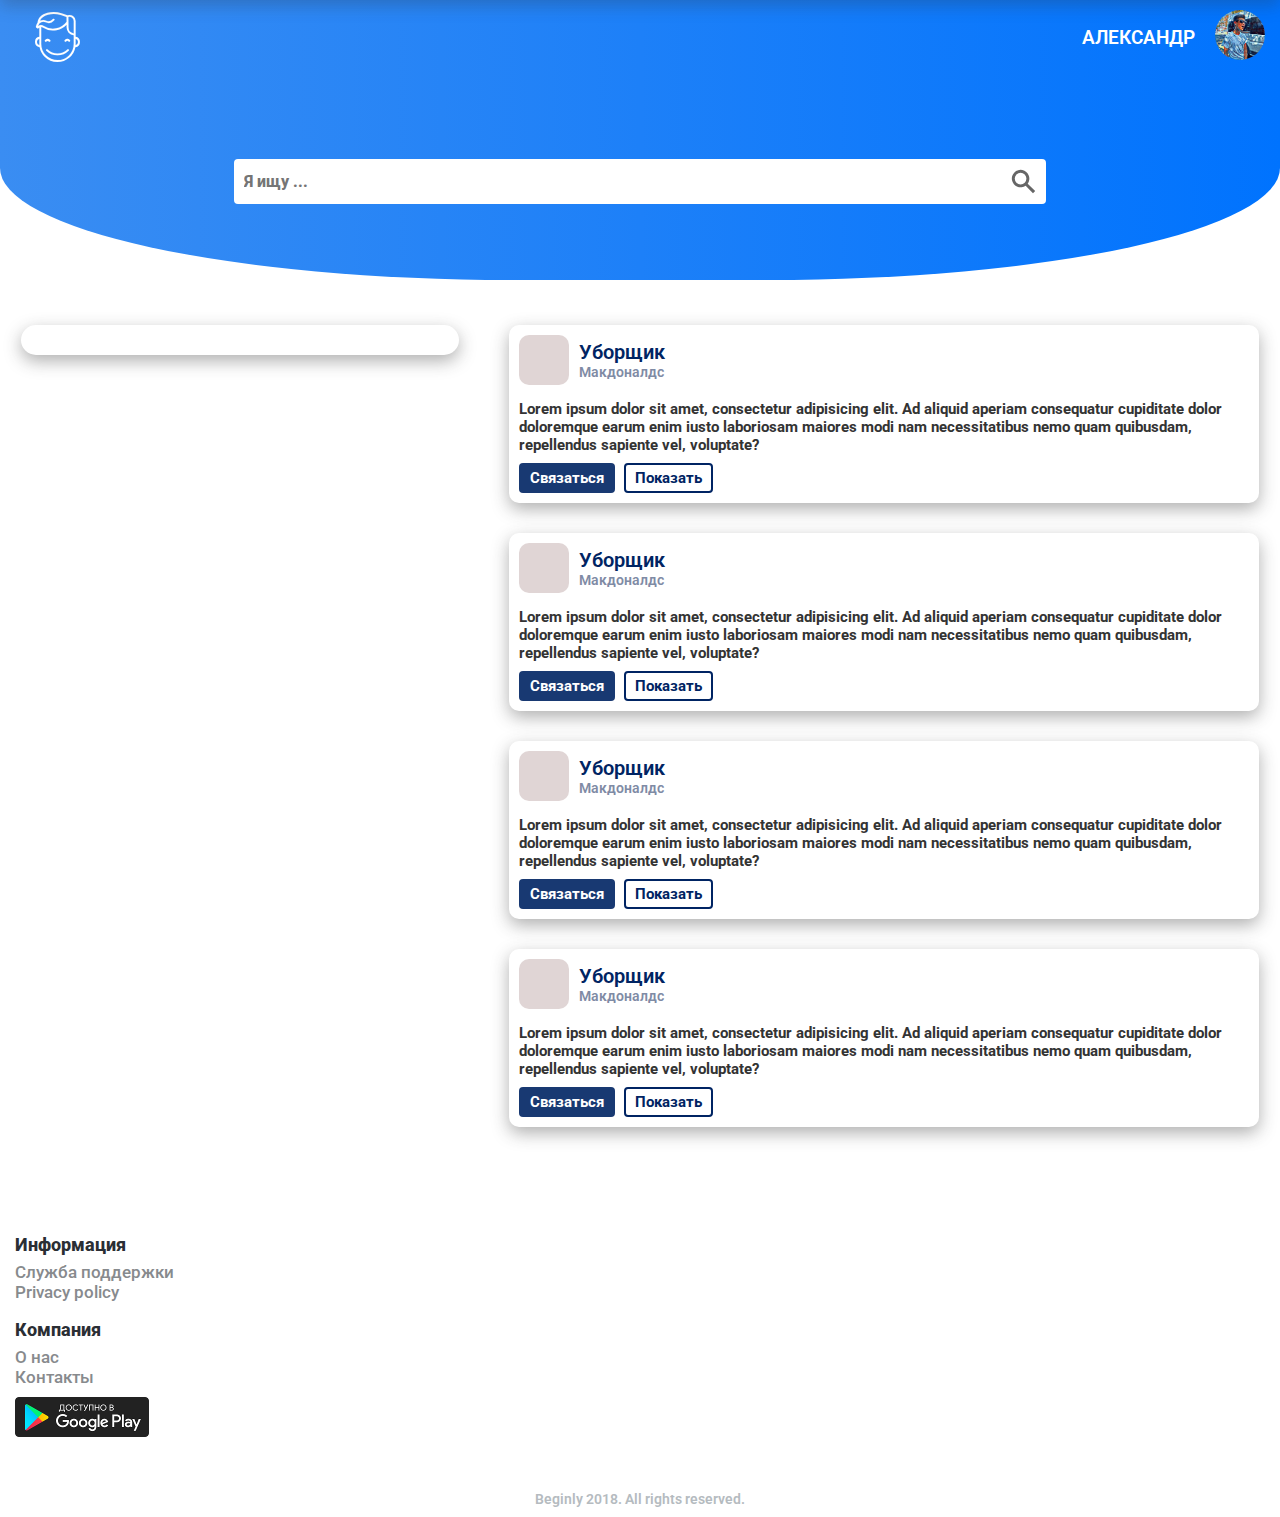
==== account/index.html @ 9f257ef4 "update" ====
<!doctype html>
<html lang="ru">
<head>
    <meta charset="UTF-8">
    <meta name="viewport" content="width=device-width, user-scalable=no, initial-scale=1.0, maximum-scale=1.0, minimum-scale=1.0">
    <meta http-equiv="X-UA-Compatible" content="ie=edge">
    <title></title>
    <!-- fonts -->
    <link href="https://fonts.googleapis.com/css?family=Roboto:100,100i,300,300i,400,400i,500,500i,700,700i,900,900i" rel="stylesheet">
    <!-- styles -->
    <link rel="stylesheet" href="../assets/styles/style.css">
    <link rel="stylesheet" href="../assets/styles/container.css">
    <link rel="stylesheet" href="css/header.css">
    <link rel="stylesheet" href="css/section-search.css">
    <link rel="stylesheet" href="css/section-vacancy.css">
    <link rel="stylesheet" href="../assets/styles/footer.css">
</head>
<body style="height: 1000px;">
    <!-- start code -->
    <div class="semicircle">

        <!-- header -->
        <header class="header">
            <div class="container">
                <div class="flex-header">
                    <a href="../" class="logo"><img src="../assets/img/white.svg" class="logo"></a>
                    <h2 class="name-user">Александр</h2>
                    <a href=""><img src="../assets/img/2jJgQP2XQpY.jpg" class="photo-user"></a>
                </div>
            </div>
        </header>
        
        <!-- section-search -->
        <section class="section-search">
            <div class="container">
                <div class="flex-section-search">
                    <div class="flex flex-center">
                        <div class="input-form">
                            <input type="text" placeholder="Я ищу ...">
                            <img src="../assets/img/search.svg" alt="">
                        </div>
                        <img src="../assets/img/params.svg" class="search-params">
                    </div>
                </div>
            </div>
        </section>
    </div>

    <!-- section-vacancy -->

    <section class="section-vacancy">
        <div class="container">
            <div class="flex-section-vacancy">
                <div class="params-block">
                </div>
                <div class="vacancies">
                    <div class="vacancy">
                        <div class="vacancy-mini-info">
                            <div class="logo-company"></div>
                            <div class="v-headline">
                                <h2 class="name-vacancy">Уборщик</h2>
                                <h3 class="name-company">Макдоналдс</h3>
                            </div>
                        </div>
                        <p class="vacancy-title">Lorem ipsum dolor sit amet, consectetur adipisicing elit. Ad aliquid aperiam consequatur cupiditate dolor doloremque earum enim iusto laboriosam maiores modi nam necessitatibus nemo quam quibusdam, repellendus sapiente vel, voluptate?</p>
                        <div class="vacancy-btn">
                            <a href="" class="vacancy-call">Связаться</a>
                            <a href="" class="vacancy-more">Показать</a>
                        </div>
                    </div>

                    <div class="vacancy">
                        <div class="vacancy-mini-info">
                            <div class="logo-company"></div>
                            <div class="v-headline">
                                <h2 class="name-vacancy">Уборщик</h2>
                                <h3 class="name-company">Макдоналдс</h3>
                            </div>
                        </div>
                        <p class="vacancy-title">Lorem ipsum dolor sit amet, consectetur adipisicing elit. Ad aliquid aperiam consequatur cupiditate dolor doloremque earum enim iusto laboriosam maiores modi nam necessitatibus nemo quam quibusdam, repellendus sapiente vel, voluptate?</p>
                        <div class="vacancy-btn">
                            <a href="" class="vacancy-call">Связаться</a>
                            <a href="" class="vacancy-more">Показать</a>
                        </div>
                    </div>

                    <div class="vacancy">
                        <div class="vacancy-mini-info">
                            <div class="logo-company"></div>
                            <div class="v-headline">
                                <h2 class="name-vacancy">Уборщик</h2>
                                <h3 class="name-company">Макдоналдс</h3>
                            </div>
                        </div>
                        <p class="vacancy-title">Lorem ipsum dolor sit amet, consectetur adipisicing elit. Ad aliquid aperiam consequatur cupiditate dolor doloremque earum enim iusto laboriosam maiores modi nam necessitatibus nemo quam quibusdam, repellendus sapiente vel, voluptate?</p>
                        <div class="vacancy-btn">
                            <a href="" class="vacancy-call">Связаться</a>
                            <a href="" class="vacancy-more">Показать</a>
                        </div>
                    </div>

                    <div class="vacancy">
                        <div class="vacancy-mini-info">
                            <div class="logo-company"></div>
                            <div class="v-headline">
                                <h2 class="name-vacancy">Уборщик</h2>
                                <h3 class="name-company">Макдоналдс</h3>
                            </div>
                        </div>
                        <p class="vacancy-title">Lorem ipsum dolor sit amet, consectetur adipisicing elit. Ad aliquid aperiam consequatur cupiditate dolor doloremque earum enim iusto laboriosam maiores modi nam necessitatibus nemo quam quibusdam, repellendus sapiente vel, voluptate?</p>
                        <div class="vacancy-btn">
                            <a href="" class="vacancy-call">Связаться</a>
                            <a href="" class="vacancy-more">Показать</a>
                        </div>
                    </div>
                </div>
            </div>
        </div>
    </section>

    <!-- footer -->
    <footer class="footer">
        <div class="container">
            <div class="flex-footer">
                <div class="block-center">
                    <h4 class="footer-headline">Информация</h4>
                    <ul class="footer-nav">
                        <li><a href="">Служба поддержки</a></li>
                        <li><a href="">Privacy policy</a></li>
                    </ul>
                </div>

                <div class="block-center">
                    <h4 class="footer-headline">Компания</h4>
                    <ul class="footer-nav">
                        <li><a href="">О нас</a></li>
                        <li><a href="">Контакты</a></li>
                    </ul>
                </div>
                <div class="block-center">
                    <ul class="footer-nav">
                        <li style="margin: 10px 0;"><a href=""><img src="../assets/img/googleplay.png" alt=""></a></li>
                    </ul>
                </div>
            </div>
            <div class="footer-text">
                <p>Beginly 2018. All rights reserved.</p>
            </div>
        </div>
    </footer>
    <!-- end code -->
    <!-- scripts -->
    <script src="../assets/scripts/lib/jquery-3.3.1.min.js"></script>
    <script src="../assets/scripts/lib/headhesive.min.js"></script>
    <script type="text/javascript">
        let options = {
            offset: 200
        }
        let header = new Headhesive('.header', options);
    </script>
</body>
</html>
---- assets/styles/style.css ----
body,
h1,
h2,
h3,
h4,
h5,
h6,
ul,
li,
p {
	margin: 0;
	padding: 0;
	-webkit-user-select: none;
}

* {
	box-sizing: border-box;
}

a {
	text-decoration: none;
}

ul {
	list-style-type: none;
}

.block-center {
	margin: 0 auto;
}

button, input {
	outline: none;
	border: none;
}

.flex {
	display: flex;
	width: 100%;
}

.flex-center {
	justify-content: center;
	align-items: center;
}

.flex-start {
	justify-content: flex-start;
	align-items: flex-start;
}

.flex-end {
	justify-content: flex-end;
	align-items: flex-end;
}

.row {
	flex-direction: row;
}

.row-reverse {
	flex-direction: row-reverse;
}

.column {
	flex-direction: column;
}

.column-reverse {
	flex-direction: column-reverse;
}

.wrap {
	flex-wrap: wrap;
}

.wrap-reverse {
	flex-wrap: wrap-reverse;
}
---- assets/styles/container.css ----
@media screen and (min-width: 320px) {
	.container {
		padding: 0 15px;
	}
}
---- account/css/header.css ----
@media screen and (min-width: 320px) {
	.header {
		padding: 10px 0 5px;
	}

	.headhesive {
		position: fixed;
		top: 0;
		right: 0;
		left: 0;
		padding: 10px 0;
		height: 50px;
		transform: translateY(-100%);
		transition: .1s ease-out;
		z-index: 5;
		background: linear-gradient(to left, #0073fe, #3a8df2);
		box-shadow: 0px 6px 15px 0px rgba(50, 50, 50, 0.26);
	}

	.headhesive .logo {
		height: 30px;
	}

	.headhesive .photo-user {
		width: 30px;
		height: 30px;
	}

	.headhesive .flex-header a {
		font-size: 13px;
	}

	.headhesive--stick {
		transform: translateY(0);
	}

	.flex-header {
		display: flex;
		justify-content: center;
		align-items: center;
	}

	.logo {
		height: 40px;
		margin-right: auto;
	}

	.name-user {
		display: none;
	}

	.photo-user {
		width: 40px;
		height: 40px;
		border-radius: 50%;
	}

	.flex-header a {
		outline: none;
		font-family: 'Roboto', sans-serif;
		font-size: 14px;
		font-weight: 600;
		text-transform: uppercase;
		margin-left: 10px;
		border-radius: 25px;
		background: none;
		color: #ffffff;
	}

	.semicircle {
		width: 100%;
		height: 220px;
		background: linear-gradient(to left, #0073fe, #3a8df2);
		border-radius: 0 0 35px 35px;
	}
}


@media screen and (min-width: 768px) {
	.logo {
		height: 50px;
	}

	.name-user {
		display: block;
		outline: none;
		font-family: 'Roboto', sans-serif;
		font-size: 19px;
		font-weight: 600;
		text-transform: uppercase;
		margin-left: 10px;
		border-radius: 25px;
		background: none;
		color: #ffffff;
	}

	.photo-user {
		width: 50px;
		height: 50px;
	}

	.flex-header a {
		font-size: 15px;
		margin-left: 20px;
	}

	.headhesive {
		height: 60px;
	}

	.headhesive .logo {
		height: 40px;
	}

	.headhesive .photo-user {
		width: 40px;
		height: 40px;
	}

	.headhesive .flex-header a {
		font-size: 14px;
	}

	.semicircle {
		height: 280px;
		border-radius:0 0 40% 40%;
	}


}
---- account/css/section-search.css ----
@media screen and (min-width: 320px){
    .flex-section-search {
        display: flex;
        justify-content: center;
        flex-direction: column;
        align-items: center;
        height: 105px;
    }

    .input-form {
        position: relative;
        width: 85%;
        margin: 0 auto;
    }

    .section-s-headline {
        display: none;
    }

    .input-form input {
        font-family: 'Roboto', sans-serif;
        font-weight: 800;
        font-size: 13px;
        padding: 5px 32.5px 5px 10px;
        width: 100%;
        height: 35px;
        border: none;
        border-radius: 4px;
    }

    .input-form img {
        position: absolute;
        top: 5px;
        right: 5px;
        height: 25px;
    }

    .search-params {
        height: 17px;
    }

}

@media screen and (min-width: 768px){
    .search-params {
        display: none;
    }

    .flex-section-search {
        height: 200px;
    }

    .input-form {
        width: 65%;
        margin: 25px 0 auto;
    }

    .input-form input {
        height: 45px;
        font-size: 16px;
    }

    .input-form img {
        height: 35px;
    }

    .section-s-headline {
        display: block;
        font-family: 'Roboto', sans-serif;
        font-weight: 800;
        font-size: 33px;
        color: #fff;
    }
}
---- account/css/section-vacancy.css ----
@media screen and (min-width: 320px){
    .section-vacancy {
        transform: translateY(-55px);
    }

    .params-block {
        display: none;
    }

    .vacancies {
        display: flex;
        justify-content: center;
        align-items: center;
        flex-direction: column;
    }

    .vacancy {
        width: 100%;
        min-height: 100px;
        border-radius: 10px;
        box-shadow: 0px 6px 17px 0px rgba(50, 50, 50, 0.39);
        background: #ffffff;
        padding: 10px;
        margin: 15px 0;
    }

    .vacancy-mini-info {
        display: flex;
        justify-content: flex-start;
        align-items: center;
        flex-direction: row;
    }

    /* logo company */

    .logo-company {
        width: 50px;
        height: 50px;
        background: #e0d5d5;
        border-radius: 10px;
        margin-right: 10px;
    }

    /* vacancy headline */
    .vacancy-mini-info {
        margin-bottom: 15px;
    }

    .name-vacancy {
        font-family: 'Roboto', sans-serif;
        font-size: 20px;
        font-weight: 600;
        color: #002463;
    }

    .name-company {
        font-family: 'Roboto', sans-serif;
        font-size: 14px;
        font-weight: 600;
        color: #7f8ba5;
    }

    /* info text */
    .vacancy-title {
        font-family: 'Roboto', sans-serif;
        font-size: 15px;
        font-weight: 700;
        color: #333;
        margin-bottom: 15px;
    }

    /* vacancy buttons */
    .vacancy-btn {
        margin-bottom: 6px;
    }

    .vacancy-btn a {
        font-family: 'Roboto', sans-serif;
        font-size: 15px;
        font-weight: 700;
        border-radius: 4px;
        margin-right: 5px;
    }

    .vacancy-call {
        color: #ffffff;
        background: #002463;
        padding: 6px 11px;
        opacity: .9;
    }

    .vacancy-more {
        border: 2px solid #002463;
        padding: 4px 9px;
        color: #002463;
    }
}

@media screen and (min-width: 768px){
    .section-vacancy {
        transform: translateY(0);
        padding: 30px 0;
    }

    .flex-section-vacancy {
        display: flex;
        justify-content: center;
        align-items: flex-start;
        flex-direction: row;
    }

    .params-block {
        display: flex;
        flex-direction: column;
        width: 35%;
        margin: 15px 50px 0 0;
        min-height: 100%;
        box-shadow: 0px 6px 17px 0px rgba(50, 50, 50, 0.39);
        border-radius: 15px;
        padding: 15px;
        background: #ffffff;
    }

    .vacancies {
        width: 60%;
    }
}
---- assets/styles/footer.css ----
@media screen and (min-width: 320px) {
	.footer {
		padding: 45px 0 0;
	}

	.footer-headline {
		font-family: 'Roboto', sans-serif;
		font-size: 18px;
		font-weight: 800;
		margin: 17px 0 7px;
		color: #2a2e34;
	}

	.footer-nav {
		font-family: 'Roboto', sans-serif;
		font-size: 17px;
	}

	.footer-nav a {
		font-weight: 500;
		color: #878a8d;
	}

	.footer-text {
		font-family: 'Roboto', sans-serif;
		text-align: center;
		padding: 40px 0 10px;
	}

	.footer-text p {
		font-size: 14px;
		font-weight: 600;
		color: #b5bbc0;
	}

}
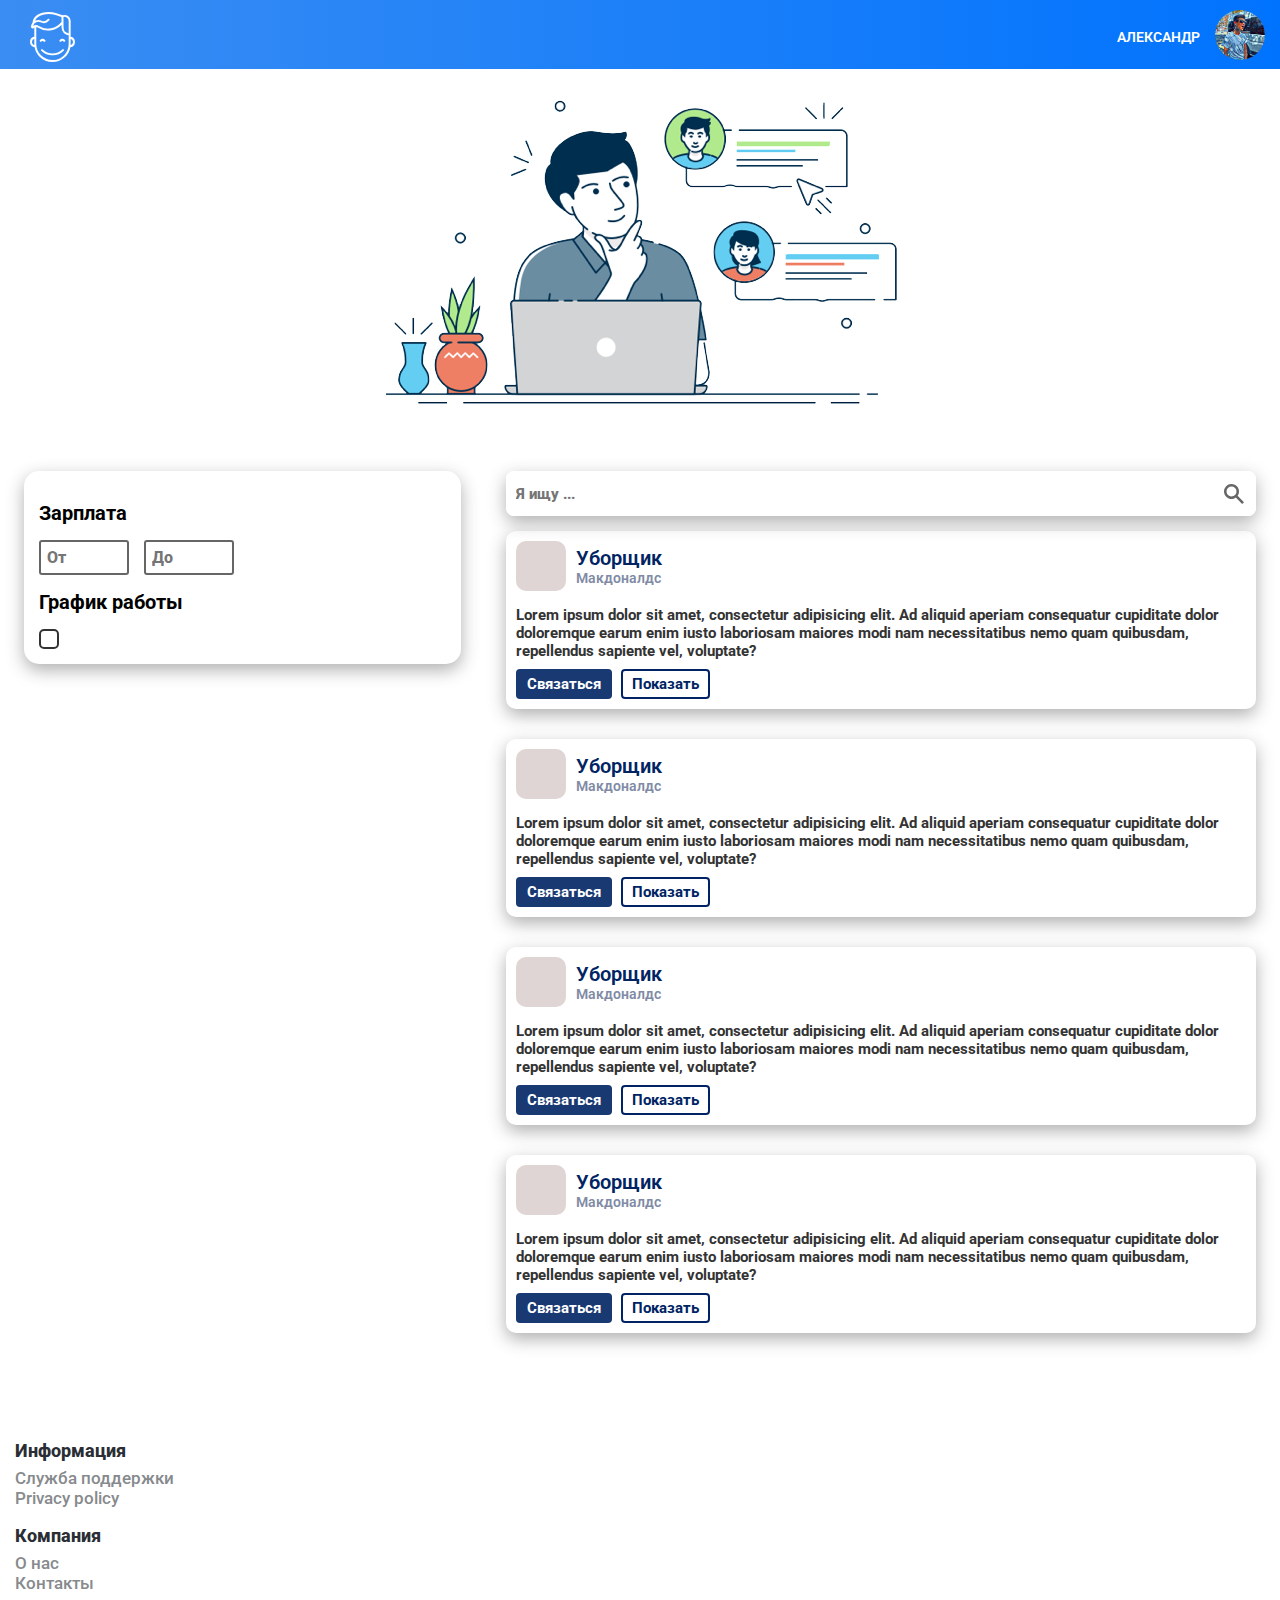
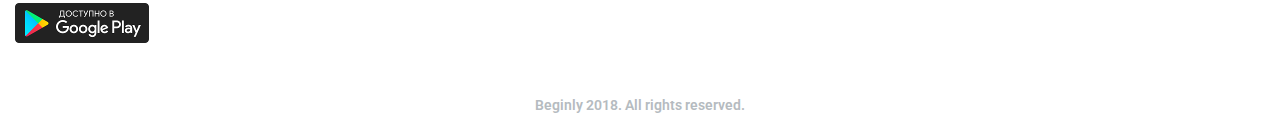
==== commit 740301cc: "update" ====
--- a/account/index.html
+++ b/account/index.html
@@ -4,7 +4,7 @@
     <meta charset="UTF-8">
     <meta name="viewport" content="width=device-width, user-scalable=no, initial-scale=1.0, maximum-scale=1.0, minimum-scale=1.0">
     <meta http-equiv="X-UA-Compatible" content="ie=edge">
-    <title></title>
+    <title>Бегинли | Алекасандр Садов</title>
     <!-- fonts -->
     <link href="https://fonts.googleapis.com/css?family=Roboto:100,100i,300,300i,400,400i,500,500i,700,700i,900,900i" rel="stylesheet">
     <!-- styles -->
@@ -15,7 +15,7 @@
     <link rel="stylesheet" href="css/section-vacancy.css">
     <link rel="stylesheet" href="../assets/styles/footer.css">
 </head>
-<body style="height: 1000px;">
+<body>
     <!-- start code -->
     <div class="semicircle">
 
@@ -35,6 +35,7 @@
             <div class="container">
                 <div class="flex-section-search">
                     <div class="flex flex-center">
+                        <img src="../assets/img/main.png" alt="" class="main-poster-search">
                         <div class="input-form">
                             <input type="text" placeholder="Я ищу ...">
                             <img src="../assets/img/search.svg" alt="">
@@ -52,8 +53,38 @@
         <div class="container">
             <div class="flex-section-vacancy">
                 <div class="params-block">
+                    <div class="param-price-block">
+                        <h3 class="params-section-name">Зарплата</h3>
+                        <div class="block-row">
+                            <div class="price-input">
+                                <input type="text" placeholder="От">
+                            </div>
+                            <div class="price-input">
+                                <input type="text" placeholder="До">
+                            </div>
+                        </div>
+                    </div>
+
+                    <div class="param-schedule-block">
+                        <h3 class="params-section-name">График работы</h3>
+                        <div class="block-column">
+                            <div class="schedule-block">
+                                <label class="checkbox">
+                                    <input type="checkbox" class="checkbox-input">
+                                    <span class="checkedbox"></span>
+                                </label>
+                                <p></p>
+                            </div>
+                        </div>
+                    </div>
                 </div>
                 <div class="vacancies">
+
+                    <div class="input-form-vacancy">
+                        <input type="text" placeholder="Я ищу ...">
+                        <img src="../assets/img/search.svg" alt="">
+                    </div>
+
                     <div class="vacancy">
                         <div class="vacancy-mini-info">
                             <div class="logo-company"></div>
--- a/assets/styles/style.css
+++ b/assets/styles/style.css
@@ -30,8 +30,6 @@
 }
 
 button, input {
-	outline: none;
-	border: none;
 }
 
 .flex {
--- a/account/css/header.css
+++ b/account/css/header.css
@@ -10,7 +10,7 @@
 		left: 0;
 		padding: 10px 0;
 		height: 50px;
-		transform: translateY(-100%);
+		transform: translateY(-150%);
 		transition: .1s ease-out;
 		z-index: 5;
 		background: linear-gradient(to left, #0073fe, #3a8df2);
@@ -77,6 +77,10 @@
 
 
 @media screen and (min-width: 768px) {
+	.header {
+		background: linear-gradient(to left, #0073fe, #3a8df2);
+	}
+
 	.logo {
 		height: 50px;
 	}
@@ -85,7 +89,7 @@
 		display: block;
 		outline: none;
 		font-family: 'Roboto', sans-serif;
-		font-size: 19px;
+		font-size: 14px;
 		font-weight: 600;
 		text-transform: uppercase;
 		margin-left: 10px;
@@ -101,7 +105,7 @@
 
 	.flex-header a {
 		font-size: 15px;
-		margin-left: 20px;
+		margin-left: 15px;
 	}
 
 	.headhesive {
@@ -122,9 +126,8 @@
 	}
 
 	.semicircle {
-		height: 280px;
-		border-radius:0 0 40% 40%;
+		background: none;
+		height: auto;
 	}
 
-
 }--- a/account/css/section-search.css
+++ b/account/css/section-search.css
@@ -11,6 +11,10 @@
         position: relative;
         width: 85%;
         margin: 0 auto;
+    }
+
+    .main-poster-search {
+        display: none;
     }
 
     .section-s-headline {
@@ -42,26 +46,25 @@
 }
 
 @media screen and (min-width: 768px){
+    .section-search {
+        height: auto;
+        padding: 20px 0;
+    }
+
     .search-params {
         display: none;
     }
 
+    .main-poster-search {
+        display: block;
+    }
+
     .flex-section-search {
-        height: 200px;
+        height: 100%;
     }
 
     .input-form {
-        width: 65%;
-        margin: 25px 0 auto;
-    }
-
-    .input-form input {
-        height: 45px;
-        font-size: 16px;
-    }
-
-    .input-form img {
-        height: 35px;
+        display: none;
     }
 
     .section-s-headline {
--- a/account/css/section-vacancy.css
+++ b/account/css/section-vacancy.css
@@ -30,6 +30,9 @@
         align-items: center;
         flex-direction: row;
     }
+    .input-form-vacancy {
+        display: none;
+    }
 
     /* logo company */
 
@@ -109,11 +112,13 @@
         flex-direction: row;
     }
 
+    /* params */
+
     .params-block {
         display: flex;
         flex-direction: column;
         width: 35%;
-        margin: 15px 50px 0 0;
+        margin-right: 45px;
         min-height: 100%;
         box-shadow: 0px 6px 17px 0px rgba(50, 50, 50, 0.39);
         border-radius: 15px;
@@ -121,7 +126,106 @@
         background: #ffffff;
     }
 
+    .params-section-name {
+        font-family: 'Roboto', sans-serif;
+        font-size: 20px;
+        font-weight: 700;
+        margin: 15px 0;
+    }
+
+    .param-price-block {
+        display: flex;
+        flex-direction: column;
+    }
+
+    .block-row {
+        display: flex;
+        flex-direction: row;
+    }
+
+    .price-input {
+        display: flex;
+        flex-direction: row;
+    }
+
+    .price-input input {
+        font-family: 'Roboto', sans-serif;
+        font-weight: 800;
+        font-size: 16px;
+        padding: 6px;
+        width: 90px;
+        border: 2px solid #666;
+        border-radius: 3px;
+        margin-right: 15px;
+    }
+
+    .price-input input:focus {
+        border-color: #222;
+    }
+
+    .checkbox {
+        cursor: pointer;
+    }
+
+    .checkbox-input {
+        display: none;
+    }
+
+    .checkedbox {
+        position: relative;
+        display: block;
+        height: 20px;
+        width: 20px;
+        border: 2px solid #333;
+        border-radius: 5px;
+    }
+
+    .checkedbox:before {
+        position: absolute;
+        content: "";
+        top: 10%;
+        left: 10%;
+        width: 80%;
+        height: 80%;
+        background: #333;
+        transform: scale(0);
+        transition: .3s;
+        border-radius: 2px;
+    }
+
+    .checkbox-input[type="checkbox"]:checked + i:before {
+        transform: scale(1);
+    }
+
+
     .vacancies {
         width: 60%;
     }
+
+    .input-form-vacancy {
+        display: block;
+        position: relative;
+        width: 100%;
+        margin: 0 auto;
+        box-shadow: 0px 6px 17px 0px rgba(50, 50, 50, 0.39);
+        border-radius: 8px;
+    }
+
+    .input-form-vacancy input {
+        font-family: 'Roboto', sans-serif;
+        font-weight: 800;
+        font-size: 15px;
+        padding: 5px 32.5px 5px 10px;
+        width: 100%;
+        height: 45px;
+        border: none;
+        border-radius: 8px;
+    }
+
+    .input-form-vacancy img {
+        position: absolute;
+        top: 7.5px;
+        right: 7.5px;
+        height: 30px;
+    }
 }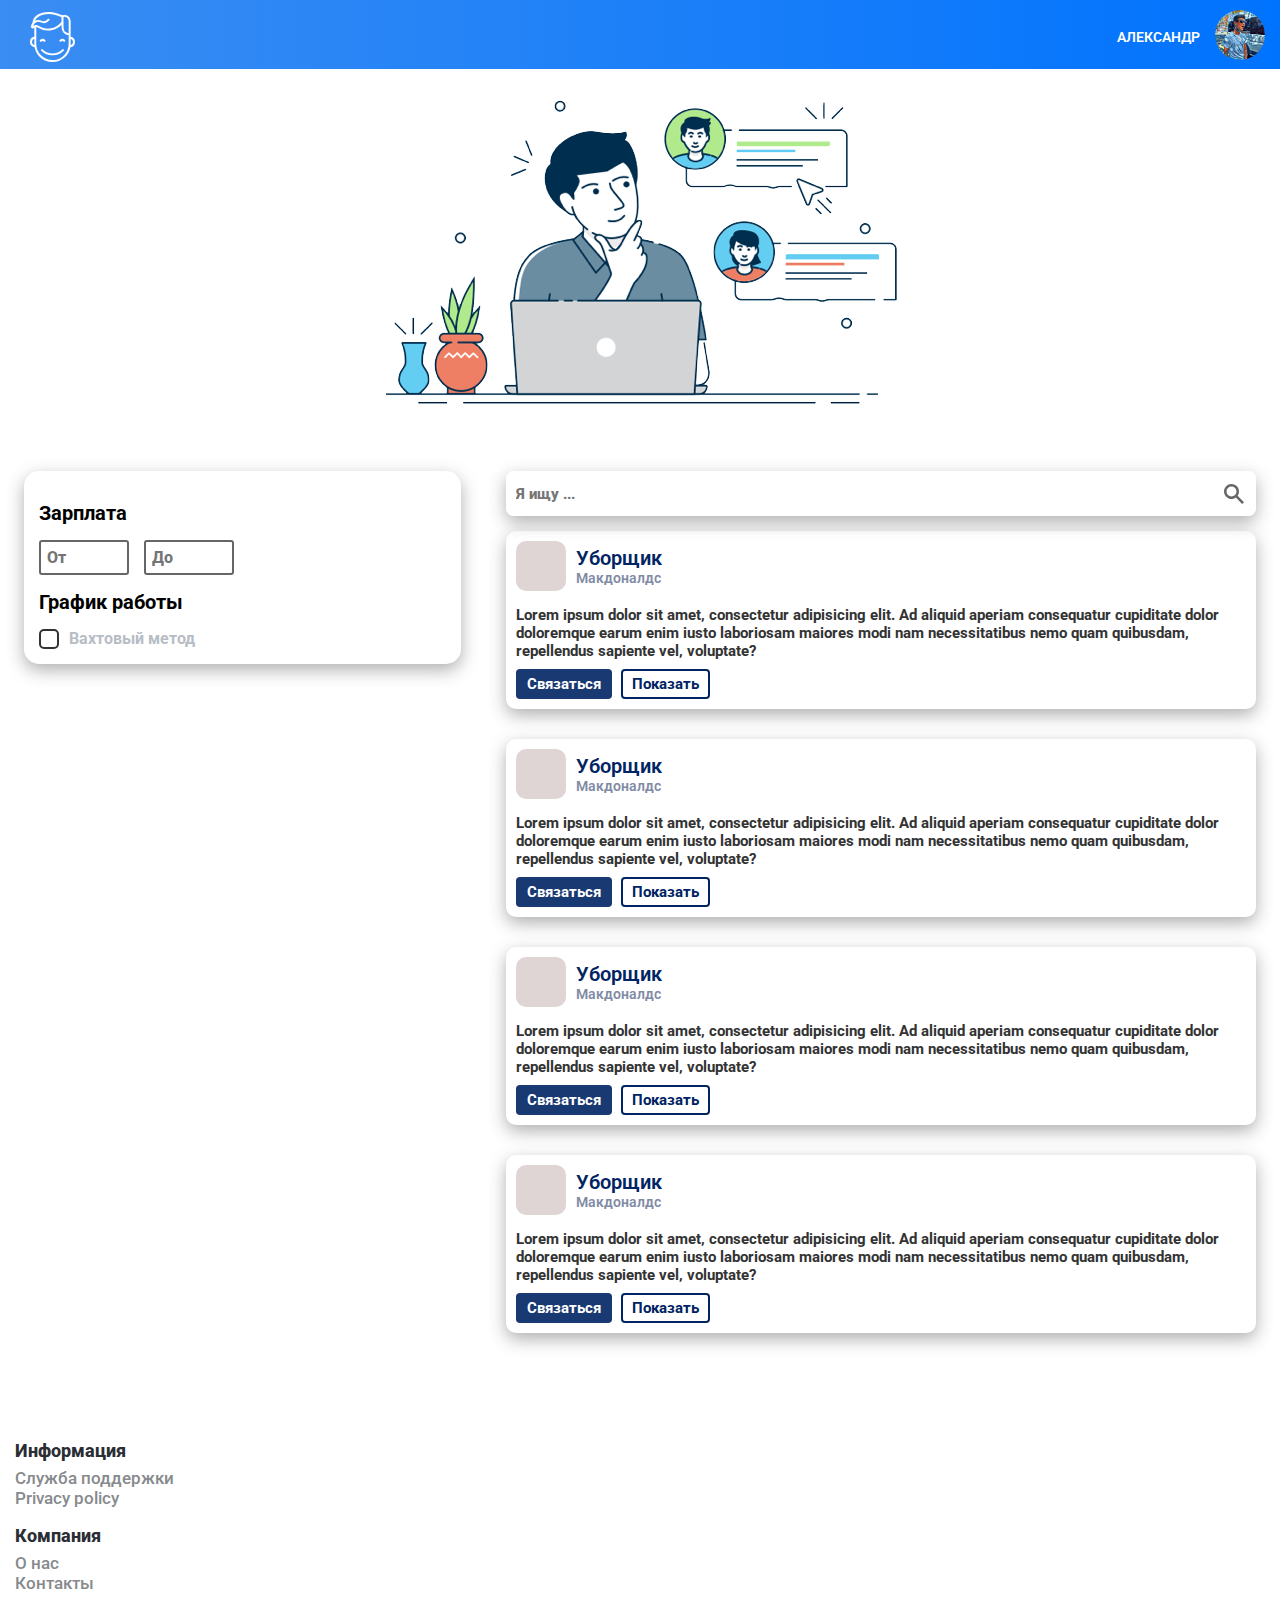
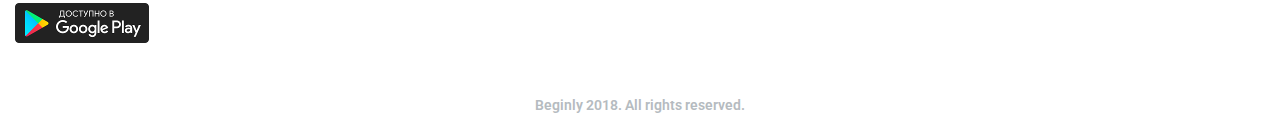
==== commit d2fbf595: "update" ====
--- a/account/index.html
+++ b/account/index.html
@@ -73,7 +73,7 @@
                                     <input type="checkbox" class="checkbox-input">
                                     <span class="checkedbox"></span>
                                 </label>
-                                <p></p>
+                                <p>Вахтовый метод</p>
                             </div>
                         </div>
                     </div>
--- a/account/css/section-vacancy.css
+++ b/account/css/section-vacancy.css
@@ -163,8 +163,21 @@
         border-color: #222;
     }
 
+    .schedule-block {
+        display: flex;
+        flex-direction: row;
+    }
+
+    .schedule-block p {
+        font-family: 'Roboto', sans-serif;
+        font: 15px;
+        font-weight: bold;
+        color: #b7bdc5;
+    }
+
     .checkbox {
         cursor: pointer;
+        margin-right: 10px;
     }
 
     .checkbox-input {
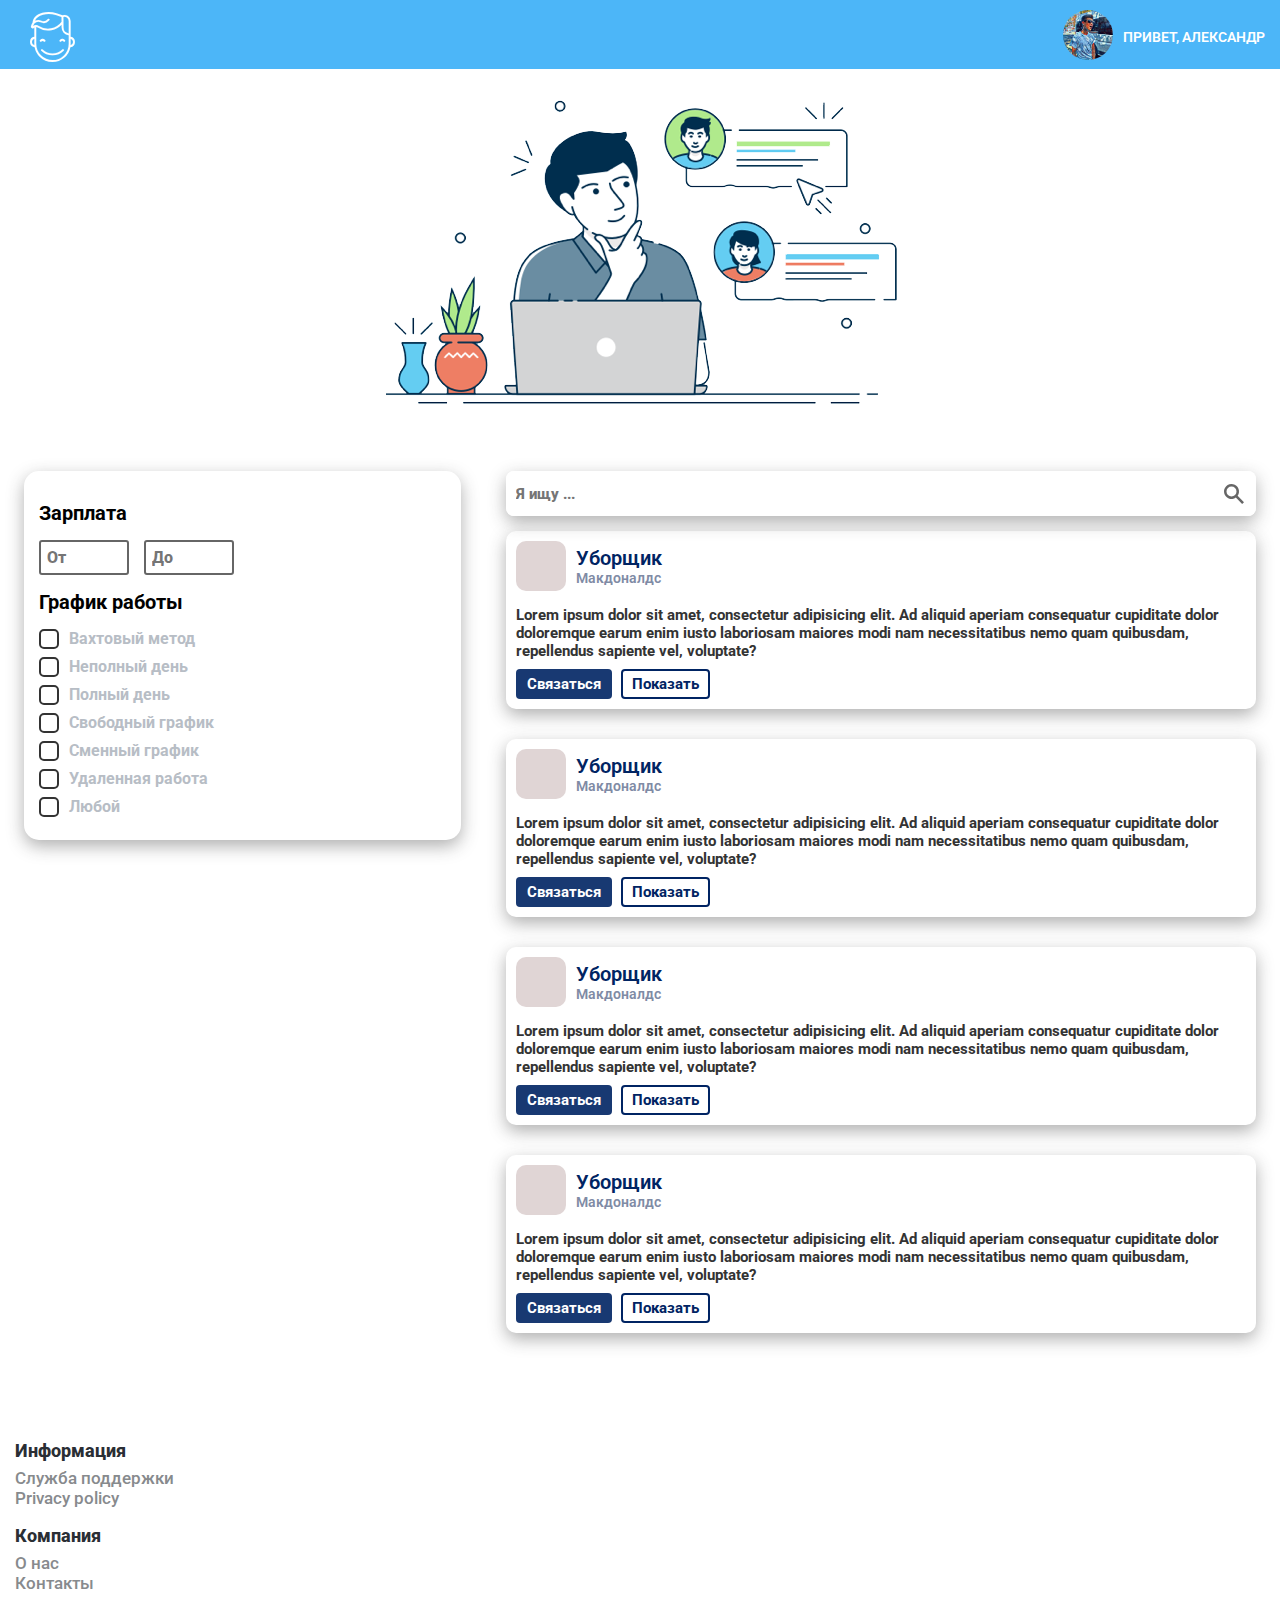
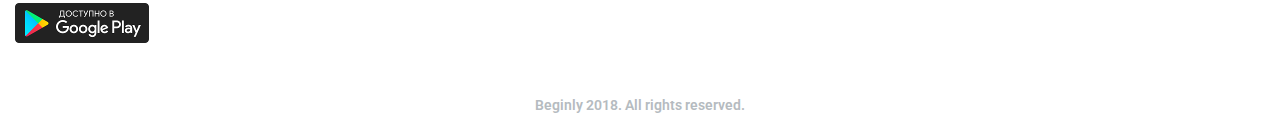
==== commit ab3be733: "update" ====
--- a/account/index.html
+++ b/account/index.html
@@ -24,8 +24,8 @@
             <div class="container">
                 <div class="flex-header">
                     <a href="../" class="logo"><img src="../assets/img/white.svg" class="logo"></a>
-                    <h2 class="name-user">Александр</h2>
-                    <a href=""><img src="../assets/img/2jJgQP2XQpY.jpg" class="photo-user"></a>
+                    <a href="/account/user"><img src="../assets/img/2jJgQP2XQpY.jpg" class="photo-user"></a>
+                    <h2 class="name-user">Привет, Александр</h2>
                 </div>
             </div>
         </header>
@@ -75,6 +75,56 @@
                                 </label>
                                 <p>Вахтовый метод</p>
                             </div>
+
+                            <div class="schedule-block">
+                                <label class="checkbox">
+                                    <input type="checkbox" class="checkbox-input">
+                                    <span class="checkedbox"></span>
+                                </label>
+                                <p>Неполный день</p>
+                            </div>
+
+                            <div class="schedule-block">
+                                <label class="checkbox">
+                                    <input type="checkbox" class="checkbox-input">
+                                    <span class="checkedbox"></span>
+                                </label>
+                                <p>Полный день</p>
+                            </div>
+
+                            <div class="schedule-block">
+                                <label class="checkbox">
+                                    <input type="checkbox" class="checkbox-input">
+                                    <span class="checkedbox"></span>
+                                </label>
+                                <p>Свободный график</p>
+                            </div>
+
+                            <div class="schedule-block">
+                                <label class="checkbox">
+                                    <input type="checkbox" class="checkbox-input">
+                                    <span class="checkedbox"></span>
+                                </label>
+                                <p>Сменный график</p>
+                            </div>
+
+                            <div class="schedule-block">
+                                <label class="checkbox">
+                                    <input type="checkbox" class="checkbox-input">
+                                    <span class="checkedbox"></span>
+                                </label>
+                                <p>Удаленная работа</p>
+                            </div>
+
+                            <div class="schedule-block">
+                                <label class="checkbox">
+                                    <input type="checkbox" class="checkbox-input">
+                                    <span class="checkedbox"></span>
+                                </label>
+                                <p>Любой</p>
+                            </div>
+
+
                         </div>
                     </div>
                 </div>
@@ -189,5 +239,8 @@
         }
         let header = new Headhesive('.header', options);
     </script>
+    <script>
+        if($(''))
+    </script>
 </body>
 </html>--- a/account/css/header.css
+++ b/account/css/header.css
@@ -78,7 +78,7 @@
 
 @media screen and (min-width: 768px) {
 	.header {
-		background: linear-gradient(to left, #0073fe, #3a8df2);
+		background: #4CB6F8;
 	}
 
 	.logo {
--- a/account/css/section-vacancy.css
+++ b/account/css/section-vacancy.css
@@ -166,11 +166,12 @@
     .schedule-block {
         display: flex;
         flex-direction: row;
+        margin: 8px 0;
     }
 
     .schedule-block p {
         font-family: 'Roboto', sans-serif;
-        font: 15px;
+        font: 16px;
         font-weight: bold;
         color: #b7bdc5;
     }
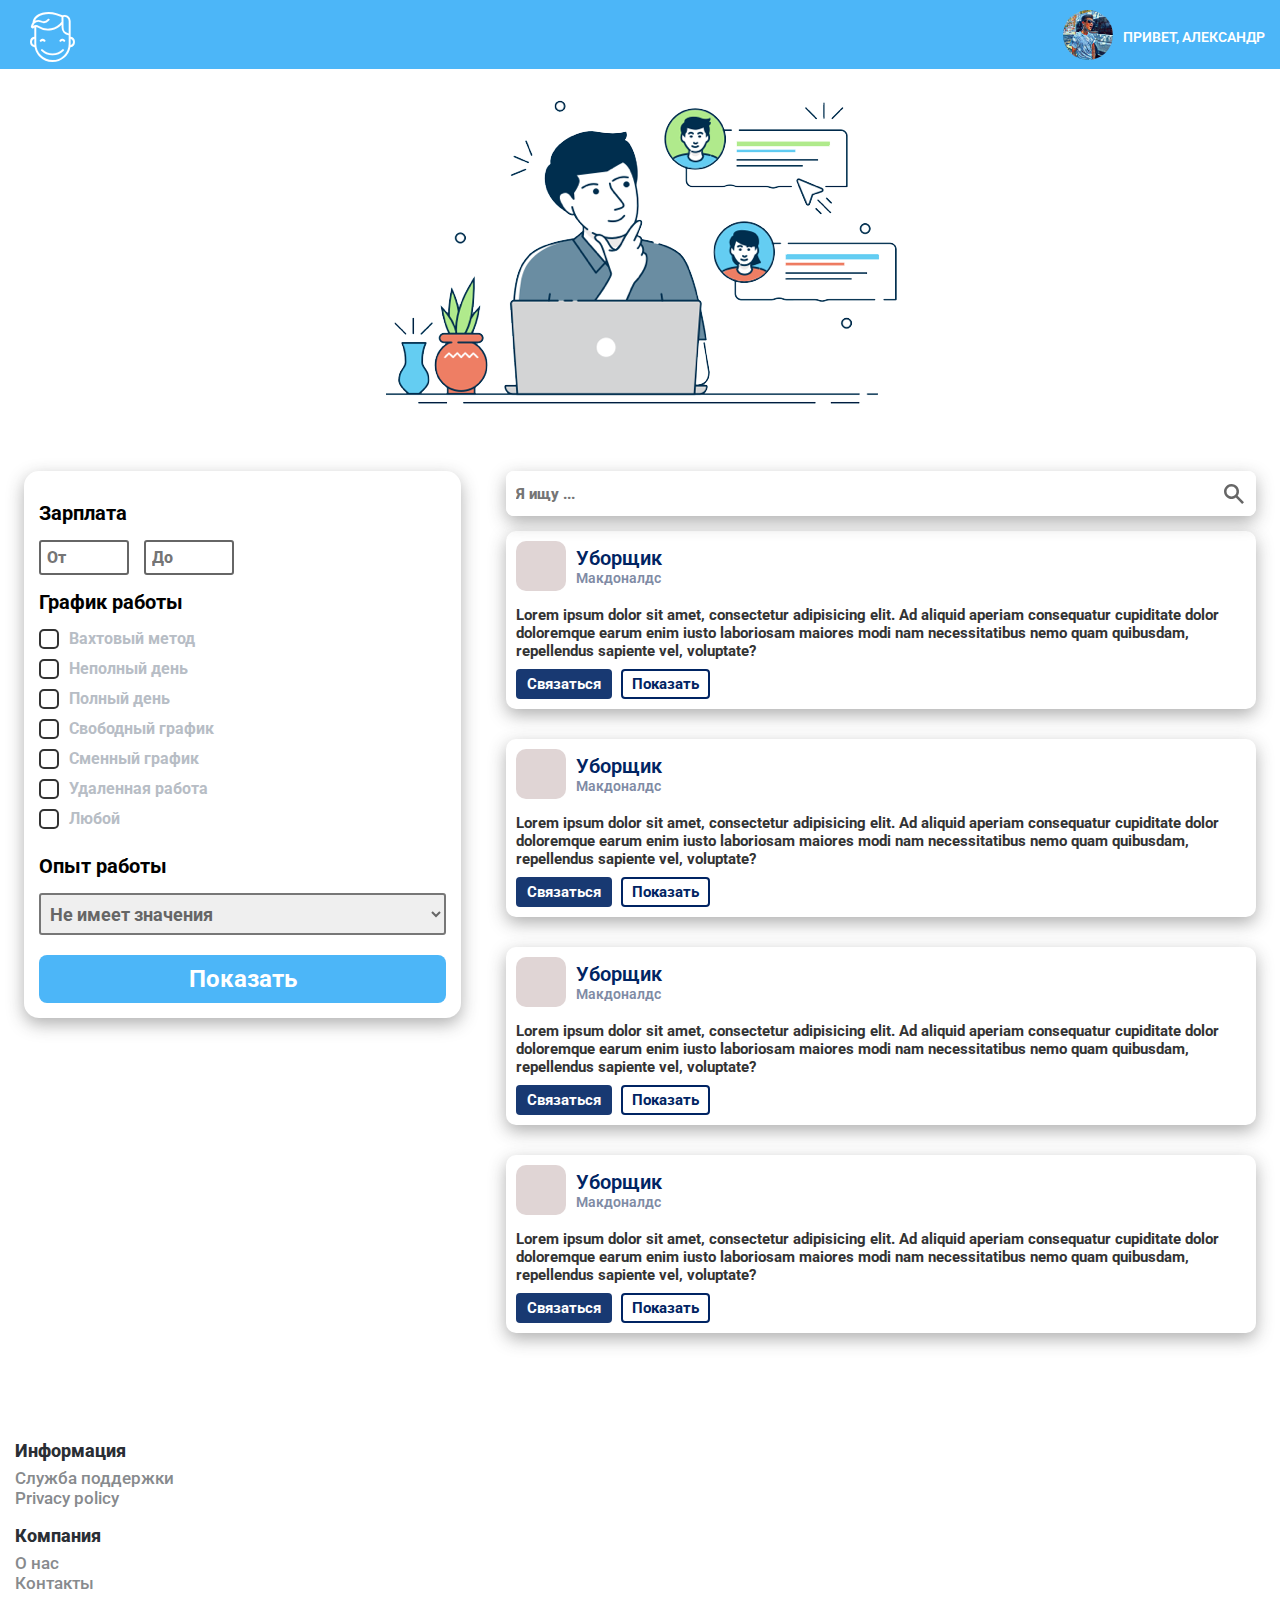
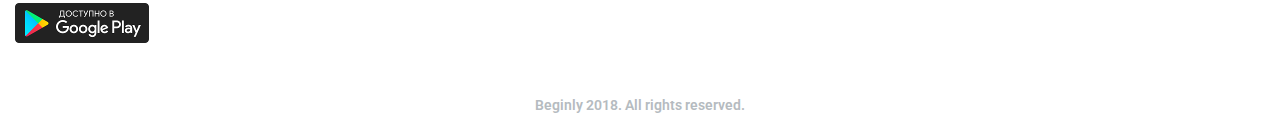
==== commit 0065879a: "update" ====
--- a/account/index.html
+++ b/account/index.html
@@ -70,7 +70,7 @@
                         <div class="block-column">
                             <div class="schedule-block">
                                 <label class="checkbox">
-                                    <input type="checkbox" class="checkbox-input">
+                                    <input type="checkbox" class="checkbox-input" onclick="CheckedFunc()">
                                     <span class="checkedbox"></span>
                                 </label>
                                 <p>Вахтовый метод</p>
@@ -123,10 +123,20 @@
                                 </label>
                                 <p>Любой</p>
                             </div>
-
-
-                        </div>
-                    </div>
+                        </div>
+
+                    </div>
+
+                    <div class="param-skill-block">
+                        <h3 class="params-section-name">Опыт работы</h3>
+                        <select class="select-skill" id="">
+                            <option value="">Не имеет значения</option>
+                            <option value="">Более 1 года</option>
+                            <option value="">Более 3 лет</option>
+                        </select>
+                    </div>
+
+                    <button class="btn-release">Показать</button>
                 </div>
                 <div class="vacancies">
 
@@ -235,12 +245,10 @@
     <script src="../assets/scripts/lib/headhesive.min.js"></script>
     <script type="text/javascript">
         let options = {
-            offset: 200
+            offset: 80
         }
         let header = new Headhesive('.header', options);
     </script>
-    <script>
-        if($(''))
-    </script>
+    <script src="js/script.js"></script>
 </body>
 </html>--- a/account/css/header.css
+++ b/account/css/header.css
@@ -13,7 +13,7 @@
 		transform: translateY(-150%);
 		transition: .1s ease-out;
 		z-index: 5;
-		background: linear-gradient(to left, #0073fe, #3a8df2);
+		background: #4CB6F8;
 		box-shadow: 0px 6px 15px 0px rgba(50, 50, 50, 0.26);
 	}
 
@@ -70,7 +70,7 @@
 	.semicircle {
 		width: 100%;
 		height: 220px;
-		background: linear-gradient(to left, #0073fe, #3a8df2);
+		background: #4CB6F8;
 		border-radius: 0 0 35px 35px;
 	}
 }
--- a/account/css/section-vacancy.css
+++ b/account/css/section-vacancy.css
@@ -4,126 +4,27 @@
     }
 
     .params-block {
-        display: none;
-    }
-
-    .vacancies {
-        display: flex;
-        justify-content: center;
-        align-items: center;
+        position: fixed;
+        top: 0;
+        right: 10px;
+        left: 10px;
+        display: flex;
         flex-direction: column;
-    }
-
-    .vacancy {
-        width: 100%;
-        min-height: 100px;
-        border-radius: 10px;
-        box-shadow: 0px 6px 17px 0px rgba(50, 50, 50, 0.39);
-        background: #ffffff;
-        padding: 10px;
-        margin: 15px 0;
-    }
-
-    .vacancy-mini-info {
-        display: flex;
-        justify-content: flex-start;
-        align-items: center;
-        flex-direction: row;
-    }
-    .input-form-vacancy {
-        display: none;
-    }
-
-    /* logo company */
-
-    .logo-company {
-        width: 50px;
-        height: 50px;
-        background: #e0d5d5;
-        border-radius: 10px;
-        margin-right: 10px;
-    }
-
-    /* vacancy headline */
-    .vacancy-mini-info {
-        margin-bottom: 15px;
-    }
-
-    .name-vacancy {
-        font-family: 'Roboto', sans-serif;
-        font-size: 20px;
-        font-weight: 600;
-        color: #002463;
-    }
-
-    .name-company {
-        font-family: 'Roboto', sans-serif;
-        font-size: 14px;
-        font-weight: 600;
-        color: #7f8ba5;
-    }
-
-    /* info text */
-    .vacancy-title {
-        font-family: 'Roboto', sans-serif;
-        font-size: 15px;
-        font-weight: 700;
-        color: #333;
-        margin-bottom: 15px;
-    }
-
-    /* vacancy buttons */
-    .vacancy-btn {
-        margin-bottom: 6px;
-    }
-
-    .vacancy-btn a {
-        font-family: 'Roboto', sans-serif;
-        font-size: 15px;
-        font-weight: 700;
-        border-radius: 4px;
-        margin-right: 5px;
-    }
-
-    .vacancy-call {
-        color: #ffffff;
-        background: #002463;
-        padding: 6px 11px;
-        opacity: .9;
-    }
-
-    .vacancy-more {
-        border: 2px solid #002463;
-        padding: 4px 9px;
-        color: #002463;
-    }
-}
-
-@media screen and (min-width: 768px){
-    .section-vacancy {
-        transform: translateY(0);
-        padding: 30px 0;
-    }
-
-    .flex-section-vacancy {
-        display: flex;
-        justify-content: center;
-        align-items: flex-start;
-        flex-direction: row;
-    }
-
-    /* params */
-
-    .params-block {
-        display: flex;
-        flex-direction: column;
-        width: 35%;
-        margin-right: 45px;
-        min-height: 100%;
         box-shadow: 0px 6px 17px 0px rgba(50, 50, 50, 0.39);
         border-radius: 15px;
         padding: 15px;
         background: #ffffff;
+        z-index: 5;
+        transition: .3s ease-out;
+        transform: translateX(-150%);
+    }
+
+    .params-block.-active {
+        transform: translateX(0);
+    }
+
+    .vacancies.-active  {
+        transform: translateY(560px);
     }
 
     .params-section-name {
@@ -166,12 +67,12 @@
     .schedule-block {
         display: flex;
         flex-direction: row;
-        margin: 8px 0;
+        margin: 10px 0;
     }
 
     .schedule-block p {
         font-family: 'Roboto', sans-serif;
-        font: 16px;
+        font-size: 16px;
         font-weight: bold;
         color: #b7bdc5;
     }
@@ -211,8 +112,264 @@
         transform: scale(1);
     }
 
+    .select-skill {
+        font-family: 'Roboto', sans-serif;
+        width: 100%;
+        height: 42px;
+        font-size: 18px;
+        font-weight: 700;
+        color: #666666;
+        margin-bottom: 20px;
+        padding: 5px;
+        border: 2px solid #777;
+        border-radius: 3px;
+    }
+
+    .btn-release {
+        font-family: 'Roboto', sans-serif;
+        font-size: 24px;
+        font-weight: 700;
+        padding: 10px 0;
+        color: #ffffff;
+        border: none;
+        background: #4CB6F8;
+        border-radius: 8px;
+        cursor: pointer;
+    }
 
     .vacancies {
+        display: flex;
+        justify-content: center;
+        align-items: center;
+        flex-direction: column;
+        transition: .3s ease-out;
+    }
+
+    .vacancy {
+        width: 100%;
+        min-height: 100px;
+        border-radius: 10px;
+        box-shadow: 0px 6px 17px 0px rgba(50, 50, 50, 0.39);
+        background: #ffffff;
+        padding: 10px;
+        margin: 15px 0;
+    }
+
+    .vacancy-mini-info {
+        display: flex;
+        justify-content: flex-start;
+        align-items: center;
+        flex-direction: row;
+    }
+    .input-form-vacancy {
+        display: none;
+    }
+
+    /* logo company */
+
+    .logo-company {
+        width: 50px;
+        height: 50px;
+        background: #e0d5d5;
+        border-radius: 10px;
+        margin-right: 10px;
+    }
+
+    /* vacancy headline */
+    .vacancy-mini-info {
+        margin-bottom: 15px;
+    }
+
+    .name-vacancy {
+        font-family: 'Roboto', sans-serif;
+        font-size: 20px;
+        font-weight: 600;
+        color: #002463;
+    }
+
+    .name-company {
+        font-family: 'Roboto', sans-serif;
+        font-size: 14px;
+        font-weight: 600;
+        color: #7f8ba5;
+    }
+
+    /* info text */
+    .vacancy-title {
+        font-family: 'Roboto', sans-serif;
+        font-size: 15px;
+        font-weight: 700;
+        color: #333;
+        margin-bottom: 15px;
+    }
+
+    /* vacancy buttons */
+    .vacancy-btn {
+        margin-bottom: 6px;
+    }
+
+    .vacancy-btn a {
+        font-family: 'Roboto', sans-serif;
+        font-size: 15px;
+        font-weight: 700;
+        border-radius: 4px;
+        margin-right: 5px;
+    }
+
+    .vacancy-call {
+        color: #ffffff;
+        background: #002463;
+        padding: 6px 11px;
+        opacity: .9;
+    }
+
+    .vacancy-more {
+        border: 2px solid #002463;
+        padding: 4px 9px;
+        color: #002463;
+    }
+}
+
+@media screen and (min-width: 768px){
+    .section-vacancy {
+        transform: translateY(0);
+        padding: 30px 0;
+    }
+
+    .flex-section-vacancy {
+        display: flex;
+        justify-content: center;
+        align-items: flex-start;
+        flex-direction: row;
+    }
+
+    /* params */
+
+    .params-block {
+        position: unset;
+        display: flex;
+        flex-direction: column;
+        width: 35%;
+        margin-right: 45px;
+        min-height: 100%;
+        box-shadow: 0px 6px 17px 0px rgba(50, 50, 50, 0.39);
+        border-radius: 15px;
+        padding: 15px;
+        background: #ffffff;
+        transform: translateX(0);
+    }
+
+    .params-section-name {
+        font-family: 'Roboto', sans-serif;
+        font-size: 20px;
+        font-weight: 700;
+        margin: 15px 0;
+    }
+
+    .param-price-block {
+        display: flex;
+        flex-direction: column;
+    }
+
+    .block-row {
+        display: flex;
+        flex-direction: row;
+    }
+
+    .price-input {
+        display: flex;
+        flex-direction: row;
+    }
+
+    .price-input input {
+        font-family: 'Roboto', sans-serif;
+        font-weight: 800;
+        font-size: 16px;
+        padding: 6px;
+        width: 90px;
+        border: 2px solid #666;
+        border-radius: 3px;
+        margin-right: 15px;
+    }
+
+    .price-input input:focus {
+        border-color: #222;
+    }
+
+    .schedule-block {
+        display: flex;
+        flex-direction: row;
+        margin: 10px 0;
+    }
+
+    .schedule-block p {
+        font-family: 'Roboto', sans-serif;
+        font-size: 16px;
+        font-weight: bold;
+        color: #b7bdc5;
+    }
+
+    .checkbox {
+        cursor: pointer;
+        margin-right: 10px;
+    }
+
+    .checkbox-input {
+        display: none;
+    }
+
+    .checkedbox {
+        position: relative;
+        display: block;
+        height: 20px;
+        width: 20px;
+        border: 2px solid #333;
+        border-radius: 5px;
+    }
+
+    .checkedbox:before {
+        position: absolute;
+        content: "";
+        top: 10%;
+        left: 10%;
+        width: 80%;
+        height: 80%;
+        background: #333;
+        transform: scale(0);
+        transition: .3s;
+        border-radius: 2px;
+    }
+
+    .checkbox-input[type="checkbox"]:checked + i:before {
+        transform: scale(1);
+    }
+
+    .select-skill {
+        font-family: 'Roboto', sans-serif;
+        width: 100%;
+        height: 42px;
+        font-size: 18px;
+        font-weight: 700;
+        color: #666666;
+        margin-bottom: 20px;
+        padding: 5px;
+        border: 2px solid #777;
+        border-radius: 3px;
+    }
+
+    .btn-release {
+        font-family: 'Roboto', sans-serif;
+        font-size: 24px;
+        font-weight: 700;
+        padding: 10px 0;
+        color: #ffffff;
+        border: none;
+        background: #4CB6F8;
+        border-radius: 8px;
+        cursor: pointer;
+    }
+    .vacancies {
+        transform: translateY(0);
         width: 60%;
     }
 
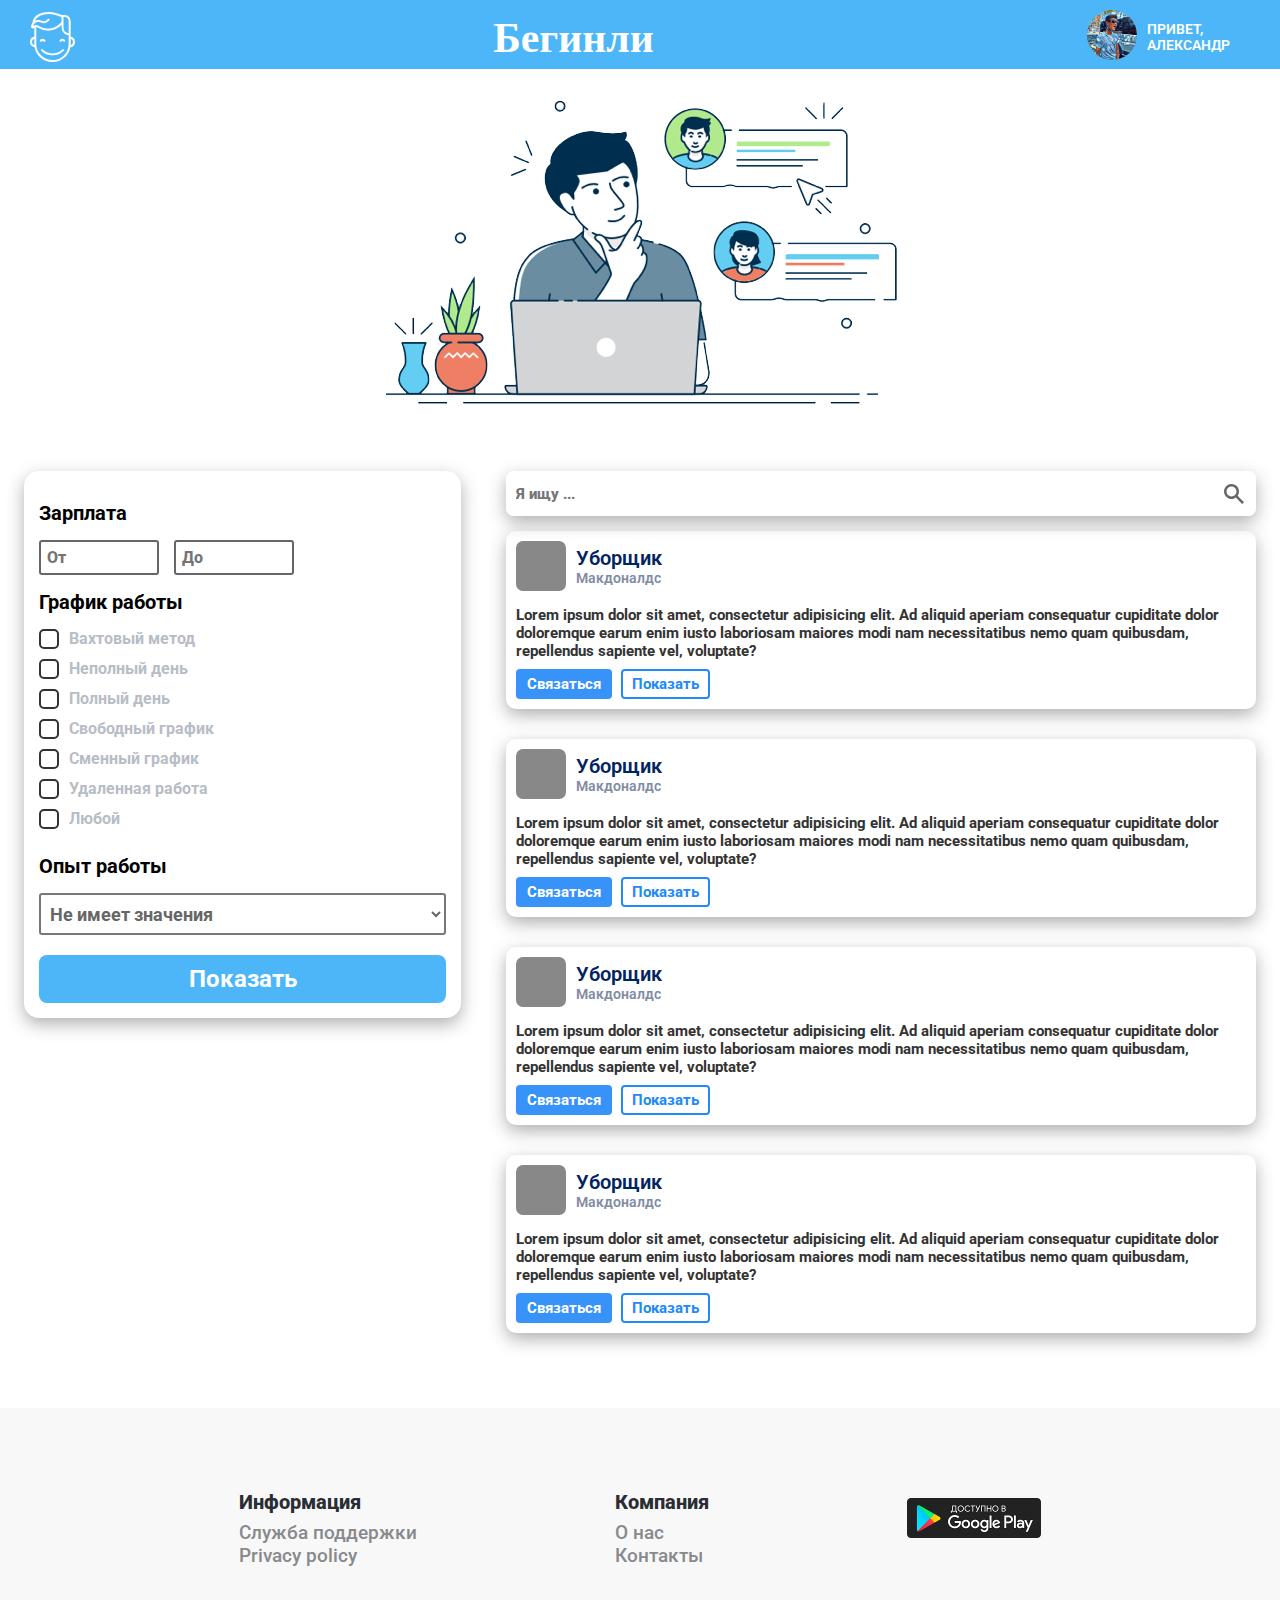
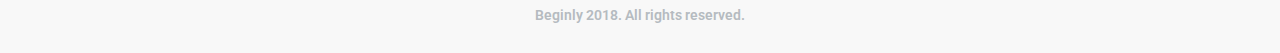
==== commit 9b80e4ec: "update" ====
--- a/account/index.html
+++ b/account/index.html
@@ -23,7 +23,8 @@
         <header class="header">
             <div class="container">
                 <div class="flex-header">
-                    <a href="../" class="logo"><img src="../assets/img/white.svg" class="logo"></a>
+                    <a href="../" class="logo m-r flex flex-start"><img src="../assets/img/white.svg" class="logo"> <img
+                            src="../assets/img/lwhite.svg" class="logo" alt=""></a>
                     <a href="/account/user"><img src="../assets/img/2jJgQP2XQpY.jpg" class="photo-user"></a>
                     <h2 class="name-user">Привет, Александр</h2>
                 </div>
@@ -135,7 +136,6 @@
                             <option value="">Более 3 лет</option>
                         </select>
                     </div>
-
                     <button class="btn-release">Показать</button>
                 </div>
                 <div class="vacancies">
@@ -156,7 +156,7 @@
                         <p class="vacancy-title">Lorem ipsum dolor sit amet, consectetur adipisicing elit. Ad aliquid aperiam consequatur cupiditate dolor doloremque earum enim iusto laboriosam maiores modi nam necessitatibus nemo quam quibusdam, repellendus sapiente vel, voluptate?</p>
                         <div class="vacancy-btn">
                             <a href="" class="vacancy-call">Связаться</a>
-                            <a href="" class="vacancy-more">Показать</a>
+                            <a href="../vacancy/index.html?id=25588" class="vacancy-more">Показать</a>
                         </div>
                     </div>
 
--- a/assets/styles/style.css
+++ b/assets/styles/style.css
@@ -30,6 +30,10 @@
 }
 
 button, input {
+}
+
+.m-r {
+	margin-right: auto;
 }
 
 .flex {
--- a/account/css/section-vacancy.css
+++ b/account/css/section-vacancy.css
@@ -54,7 +54,7 @@
         font-weight: 800;
         font-size: 16px;
         padding: 6px;
-        width: 90px;
+        width: 120px;
         border: 2px solid #666;
         border-radius: 3px;
         margin-right: 15px;
@@ -119,6 +119,7 @@
         font-size: 18px;
         font-weight: 700;
         color: #666666;
+        background: #ffffff;
         margin-bottom: 20px;
         padding: 5px;
         border: 2px solid #777;
@@ -170,8 +171,8 @@
     .logo-company {
         width: 50px;
         height: 50px;
-        background: #e0d5d5;
-        border-radius: 10px;
+        background: #888888;
+        border-radius: 7px;
         margin-right: 10px;
     }
 
@@ -218,15 +219,15 @@
 
     .vacancy-call {
         color: #ffffff;
-        background: #002463;
+        background: #2388f8;
         padding: 6px 11px;
         opacity: .9;
     }
 
     .vacancy-more {
-        border: 2px solid #002463;
+        border: 2px solid #2388f8;
         padding: 4px 9px;
-        color: #002463;
+        color: #2388f8;
     }
 }
 
@@ -393,10 +394,25 @@
         border-radius: 8px;
     }
 
+    .vacancies.-active {
+        transform: translateY(0);
+    }
+
     .input-form-vacancy img {
         position: absolute;
         top: 7.5px;
         right: 7.5px;
         height: 30px;
     }
+
+
+    /* footer */
+
+}
+
+
+@media screen and (min-width: 1024px){
+    .price-input input {
+        width: 120px;
+    }
 }--- a/assets/styles/footer.css
+++ b/assets/styles/footer.css
@@ -1,6 +1,12 @@
 @media screen and (min-width: 320px) {
 	.footer {
 		padding: 45px 0 0;
+		background: #F8F8F8;
+		margin-top: 30px;
+	}
+
+	.footer.-active {
+		transform: translateY(560px);
 	}
 
 	.footer-headline {
@@ -33,4 +39,38 @@
 		color: #b5bbc0;
 	}
 
+}
+
+@media screen and (min-width: 768px) {
+	.footer {
+		padding-top: 65px;
+	}
+
+	.footer.-active {
+		transform: translateY(0);
+	}
+
+	.footer-text {
+		padding-bottom: 30px;
+	}
+
+	.flex-footer {
+		display: flex;
+		justify-content: center;
+		align-items: center;
+		width: 80%;
+		margin: 0 auto;
+	}
+
+	.footer-headline {
+		font-size: 20px;
+	}
+
+	.footer-nav a {
+		font-size: 19px;
+	}
+
+	.footer-nav a:hover {
+		color: #444;
+	}
 }